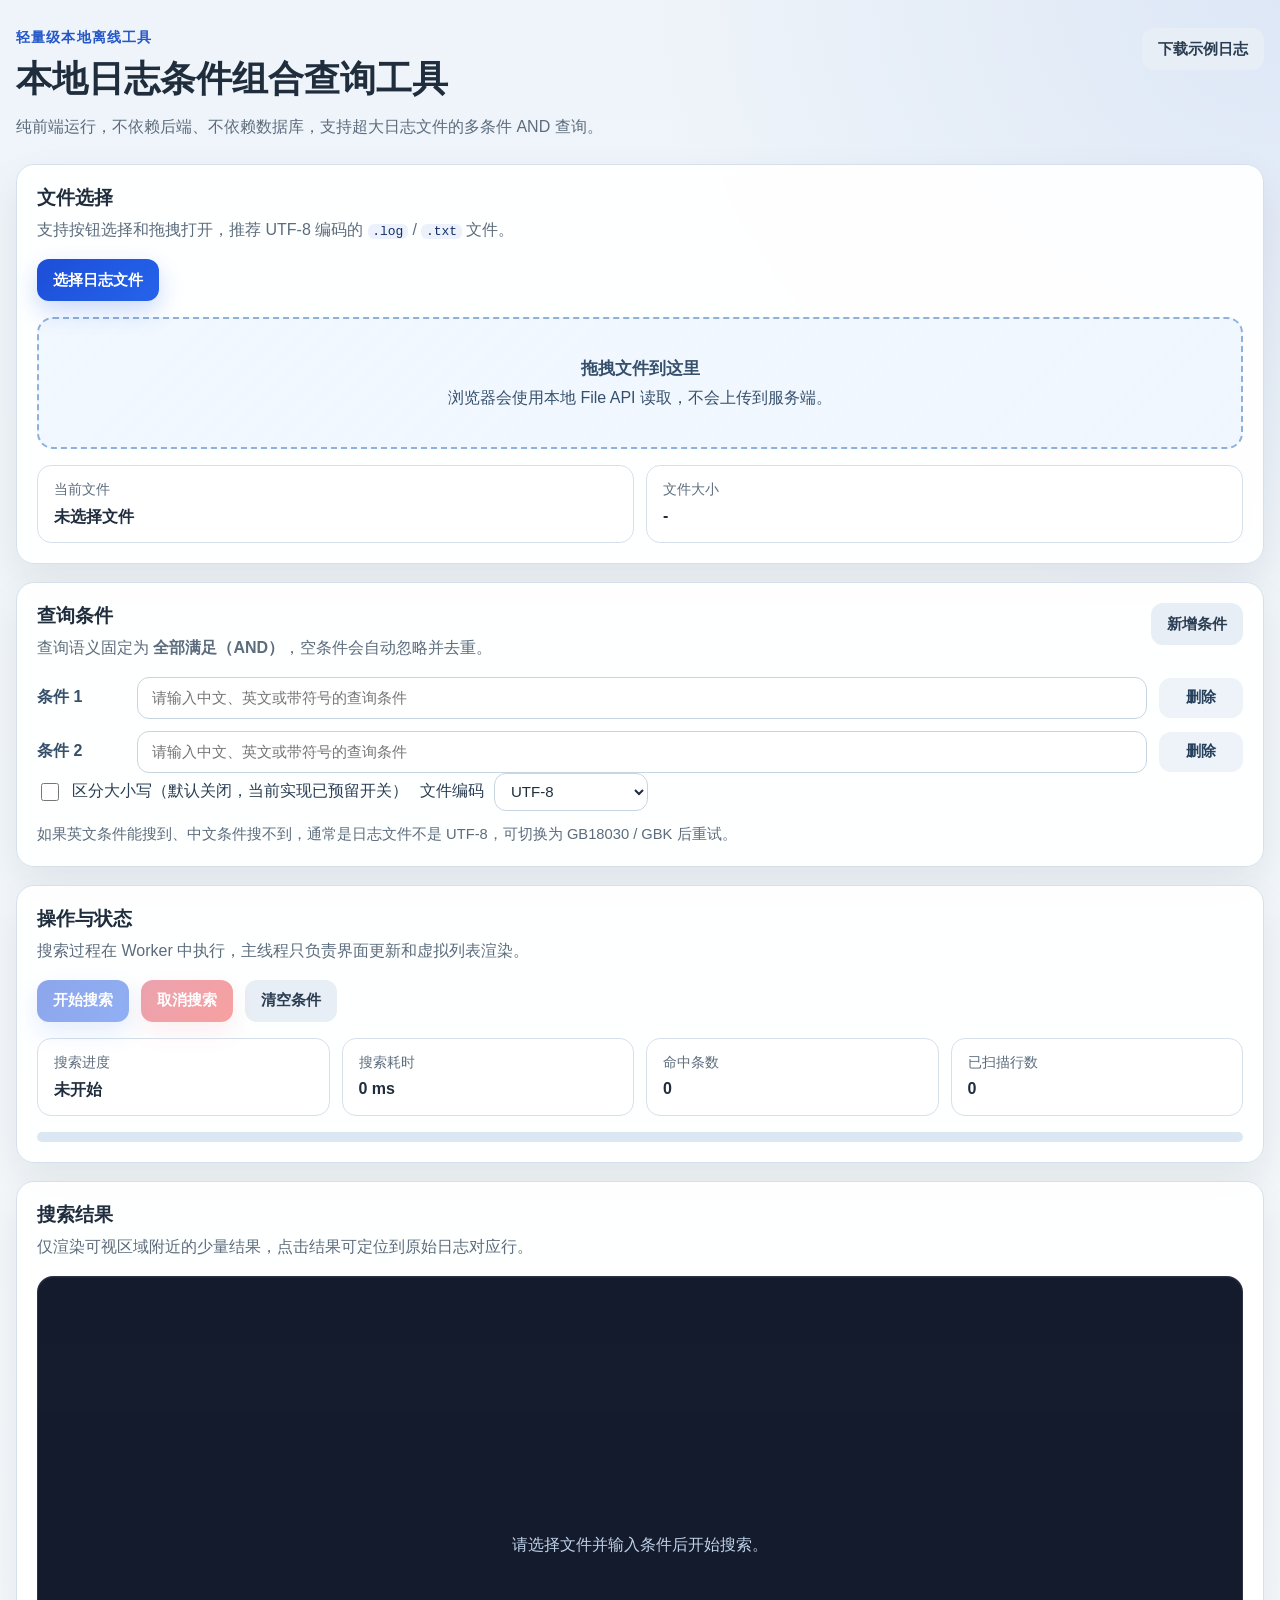
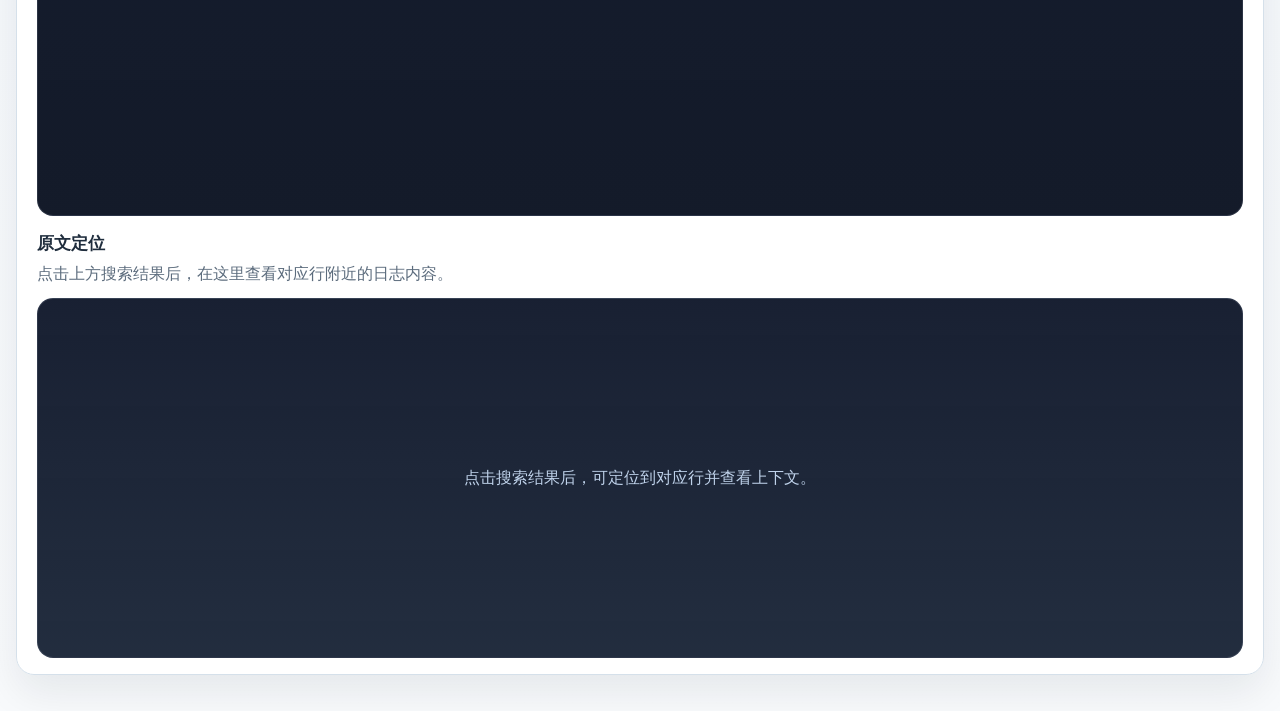
==== index.html @ 8a1cf930 "feat:初始化项目" ====
<!DOCTYPE html>
<html lang="zh-CN">
<head>
  <meta charset="UTF-8">
  <meta name="viewport" content="width=device-width, initial-scale=1.0">
  <title>本地日志条件组合查询工具</title>
  <link rel="stylesheet" href="./styles.css">
</head>
<body>
  <div class="app-shell">
    <header class="hero">
      <div>
        <p class="eyebrow">轻量级本地离线工具</p>
        <h1>本地日志条件组合查询工具</h1>
        <p class="hero-text">纯前端运行，不依赖后端、不依赖数据库，支持超大日志文件的多条件 AND 查询。</p>
      </div>
      <a class="button secondary" href="./samples/sample.log" download>下载示例日志</a>
    </header>

    <main class="page-grid">
      <section class="panel">
        <div class="panel-head">
          <div>
            <h2>文件选择</h2>
            <p>支持按钮选择和拖拽打开，推荐 UTF-8 编码的 <code>.log</code> / <code>.txt</code> 文件。</p>
          </div>
        </div>

        <div class="file-actions">
          <label class="button primary" for="fileInput">选择日志文件</label>
          <input id="fileInput" type="file" accept=".log,.txt,text/plain" hidden>
        </div>

        <div id="dropZone" class="drop-zone">
          <strong>拖拽文件到这里</strong>
          <span>浏览器会使用本地 File API 读取，不会上传到服务端。</span>
        </div>

        <div class="meta-grid">
          <div class="meta-card">
            <span class="meta-label">当前文件</span>
            <strong id="fileName">未选择文件</strong>
          </div>
          <div class="meta-card">
            <span class="meta-label">文件大小</span>
            <strong id="fileSize">-</strong>
          </div>
        </div>
      </section>

      <section class="panel">
        <div class="panel-head">
          <div>
            <h2>查询条件</h2>
            <p>查询语义固定为 <strong>全部满足（AND）</strong>，空条件会自动忽略并去重。</p>
          </div>
          <button id="addConditionButton" class="button secondary" type="button">新增条件</button>
        </div>

        <div id="conditionList" class="condition-list"></div>

        <div class="option-row">
          <label class="checkbox">
            <input id="caseSensitiveCheckbox" type="checkbox">
            <span>区分大小写（默认关闭，当前实现已预留开关）</span>
          </label>
          <label class="field-inline" for="encodingSelect">
            <span>文件编码</span>
            <select id="encodingSelect" class="select-input">
              <option value="utf-8">UTF-8</option>
              <option value="gb18030">GB18030 / GBK</option>
            </select>
          </label>
        </div>
        <p class="option-tip">如果英文条件能搜到、中文条件搜不到，通常是日志文件不是 UTF-8，可切换为 GB18030 / GBK 后重试。</p>
      </section>

      <section class="panel">
        <div class="panel-head">
          <div>
            <h2>操作与状态</h2>
            <p>搜索过程在 Worker 中执行，主线程只负责界面更新和虚拟列表渲染。</p>
          </div>
        </div>

        <div class="action-row">
          <button id="searchButton" class="button primary" type="button">开始搜索</button>
          <button id="cancelButton" class="button danger" type="button" disabled>取消搜索</button>
          <button id="clearButton" class="button secondary" type="button">清空条件</button>
        </div>

        <div class="status-grid">
          <div class="meta-card">
            <span class="meta-label">搜索进度</span>
            <strong id="progressText">未开始</strong>
          </div>
          <div class="meta-card">
            <span class="meta-label">搜索耗时</span>
            <strong id="elapsedText">0 ms</strong>
          </div>
          <div class="meta-card">
            <span class="meta-label">命中条数</span>
            <strong id="hitCountText">0</strong>
          </div>
          <div class="meta-card">
            <span class="meta-label">已扫描行数</span>
            <strong id="lineCountText">0</strong>
          </div>
        </div>

        <div class="progress-track" aria-hidden="true">
          <div id="progressBar" class="progress-fill"></div>
        </div>
      </section>

      <section class="panel result-panel">
        <div class="panel-head">
          <div>
            <h2>搜索结果</h2>
            <p id="resultHint">仅渲染可视区域附近的少量结果，点击结果可定位到原始日志对应行。</p>
          </div>
        </div>

        <div id="resultViewport" class="result-viewport">
          <div id="resultSpacer" class="result-spacer"></div>
          <div id="resultContent" class="result-content"></div>
          <div id="emptyState" class="empty-state">请选择文件并输入条件后开始搜索。</div>
        </div>

        <div class="preview-panel">
          <div class="panel-head preview-head">
            <div>
              <h3>原文定位</h3>
              <p id="previewHint">点击上方搜索结果后，在这里查看对应行附近的日志内容。</p>
            </div>
          </div>

          <div id="previewViewport" class="preview-viewport">
            <div id="previewContent" class="preview-content"></div>
            <div id="previewEmptyState" class="empty-state preview-empty">点击搜索结果后，可定位到对应行并查看上下文。</div>
          </div>
        </div>
      </section>
    </main>
  </div>

  <script src="./app.js"></script>
</body>
</html>
---- styles.css ----
:root {
  --bg-top: #eef4f9;
  --bg-bottom: #f8fafc;
  --panel-bg: rgba(255, 255, 255, 0.92);
  --border: #d5e0ea;
  --text: #1f2d3d;
  --muted: #5c6c7d;
  --primary: #1d4ed8;
  --primary-deep: #153ea5;
  --danger: #d9485f;
  --danger-deep: #b23248;
  --secondary: #e8eef5;
  --secondary-text: #2a3d52;
  --shadow: 0 18px 40px rgba(15, 23, 42, 0.08);
  --log-bg: #0f172a;
  --log-border: rgba(148, 163, 184, 0.18);
  --log-text: #e2e8f0;
  --log-muted: #8ca3bf;
  --mark-bg: #fbbf24;
  --mark-text: #111827;
}

* {
  box-sizing: border-box;
}

body {
  margin: 0;
  min-height: 100vh;
  font-family: "Segoe UI", "PingFang SC", "Microsoft YaHei", sans-serif;
  color: var(--text);
  background:
    radial-gradient(circle at top right, rgba(29, 78, 216, 0.08), transparent 24%),
    linear-gradient(180deg, var(--bg-top), var(--bg-bottom));
}

code {
  padding: 0 0.35em;
  border-radius: 6px;
  background: rgba(29, 78, 216, 0.08);
  color: #12316a;
}

.app-shell {
  width: min(1400px, calc(100vw - 32px));
  margin: 0 auto;
  padding: 28px 0 36px;
}

.hero {
  display: flex;
  align-items: flex-start;
  justify-content: space-between;
  gap: 20px;
  margin-bottom: 24px;
}

.eyebrow {
  margin: 0 0 8px;
  color: #2557c7;
  font-size: 0.9rem;
  font-weight: 700;
  letter-spacing: 0.08em;
  text-transform: uppercase;
}

.hero h1 {
  margin: 0;
  font-size: clamp(1.9rem, 2.8vw, 2.8rem);
}

.hero-text {
  max-width: 860px;
  margin: 10px 0 0;
  color: var(--muted);
  line-height: 1.65;
}

.page-grid {
  display: grid;
  grid-template-columns: 1fr;
  gap: 18px;
}

.panel {
  padding: 20px;
  border: 1px solid var(--border);
  border-radius: 18px;
  background: var(--panel-bg);
  box-shadow: var(--shadow);
  backdrop-filter: blur(6px);
}

.panel-head {
  display: flex;
  align-items: flex-start;
  justify-content: space-between;
  gap: 16px;
  margin-bottom: 16px;
}

.panel-head h2 {
  margin: 0 0 6px;
  font-size: 1.18rem;
}

.panel-head p {
  margin: 0;
  color: var(--muted);
  line-height: 1.6;
}

.file-actions,
.action-row,
.option-row {
  display: flex;
  align-items: center;
  gap: 12px;
}

.action-row {
  flex-wrap: wrap;
  margin-bottom: 16px;
}

.option-row {
  flex-wrap: wrap;
}

.button,
.icon-button {
  border: 0;
  border-radius: 12px;
  cursor: pointer;
  transition: transform 0.18s ease, box-shadow 0.18s ease, background 0.18s ease;
  font-size: 0.96rem;
}

.button {
  display: inline-flex;
  align-items: center;
  justify-content: center;
  min-height: 42px;
  padding: 0 16px;
  text-decoration: none;
  font-weight: 600;
}

.button:hover,
.icon-button:hover {
  transform: translateY(-1px);
}

.button:disabled,
.icon-button:disabled {
  cursor: not-allowed;
  opacity: 0.5;
  transform: none;
}

.button.primary {
  color: #ffffff;
  background: linear-gradient(135deg, var(--primary), #2563eb);
  box-shadow: 0 10px 24px rgba(37, 99, 235, 0.24);
}

.button.primary:hover {
  background: linear-gradient(135deg, var(--primary-deep), #1d4ed8);
}

.button.secondary {
  color: var(--secondary-text);
  background: var(--secondary);
}

.button.secondary:hover {
  background: #dce6f0;
}

.button.danger {
  color: #ffffff;
  background: linear-gradient(135deg, var(--danger), #ef4444);
  box-shadow: 0 10px 24px rgba(217, 72, 95, 0.18);
}

.button.danger:hover {
  background: linear-gradient(135deg, var(--danger-deep), #dc2626);
}

.drop-zone {
  display: flex;
  flex-direction: column;
  align-items: center;
  justify-content: center;
  gap: 8px;
  min-height: 132px;
  margin-top: 16px;
  padding: 22px;
  border: 2px dashed #8fb0d8;
  border-radius: 16px;
  background:
    linear-gradient(135deg, rgba(191, 219, 254, 0.2), rgba(219, 234, 254, 0.4));
  text-align: center;
  color: #36506c;
  transition: border-color 0.18s ease, background 0.18s ease;
}

.drop-zone.dragover {
  border-color: #2563eb;
  background:
    linear-gradient(135deg, rgba(147, 197, 253, 0.25), rgba(191, 219, 254, 0.55));
}

.drop-zone strong {
  font-size: 1.05rem;
}

.meta-grid {
  display: grid;
  grid-template-columns: repeat(auto-fit, minmax(180px, 1fr));
  gap: 12px;
  margin-top: 16px;
}

.status-grid {
  display: grid;
  grid-template-columns: repeat(auto-fit, minmax(160px, 1fr));
  gap: 12px;
}

.meta-card {
  padding: 14px 16px;
  border: 1px solid var(--border);
  border-radius: 14px;
  background: rgba(255, 255, 255, 0.7);
}

.meta-label {
  display: block;
  margin-bottom: 8px;
  color: var(--muted);
  font-size: 0.88rem;
}

.progress-track {
  width: 100%;
  height: 10px;
  margin-top: 16px;
  overflow: hidden;
  border-radius: 999px;
  background: #dbe8f4;
}

.progress-fill {
  width: 0;
  height: 100%;
  border-radius: inherit;
  background: linear-gradient(90deg, #2563eb, #1d4ed8);
  transition: width 0.12s linear;
}

.condition-list {
  display: grid;
  gap: 12px;
}

.condition-row {
  display: grid;
  grid-template-columns: 88px minmax(0, 1fr) 84px;
  gap: 12px;
  align-items: center;
}

.condition-index {
  font-weight: 700;
  color: #36506c;
}

.condition-input {
  width: 100%;
  min-height: 42px;
  padding: 0 14px;
  border: 1px solid #c7d4e2;
  border-radius: 12px;
  background: #ffffff;
  color: var(--text);
  font-size: 0.96rem;
  outline: none;
  transition: border-color 0.18s ease, box-shadow 0.18s ease;
}

.condition-input:focus {
  border-color: #2563eb;
  box-shadow: 0 0 0 4px rgba(37, 99, 235, 0.12);
}

.icon-button {
  min-height: 40px;
  padding: 0 12px;
  color: #26405c;
  background: #edf3f9;
  font-weight: 600;
}

.icon-button:hover {
  background: #dfeaf4;
}

.checkbox {
  display: inline-flex;
  align-items: center;
  gap: 10px;
  color: var(--secondary-text);
}

.field-inline {
  display: inline-flex;
  align-items: center;
  gap: 10px;
  color: var(--secondary-text);
}

.checkbox input {
  width: 18px;
  height: 18px;
}

.select-input {
  min-width: 150px;
  min-height: 38px;
  padding: 0 12px;
  border: 1px solid #c7d4e2;
  border-radius: 12px;
  background: #ffffff;
  color: var(--text);
  font-size: 0.94rem;
  outline: none;
}

.select-input:focus {
  border-color: #2563eb;
  box-shadow: 0 0 0 4px rgba(37, 99, 235, 0.12);
}

.option-tip {
  margin: 12px 0 0;
  color: var(--muted);
  line-height: 1.6;
  font-size: 0.92rem;
}

.result-panel {
  padding-bottom: 16px;
}

.result-viewport {
  position: relative;
  height: min(60vh, 700px);
  overflow: auto;
  border: 1px solid var(--log-border);
  border-radius: 16px;
  background:
    linear-gradient(180deg, rgba(15, 23, 42, 0.98), rgba(17, 24, 39, 0.99));
  box-shadow: inset 0 1px 0 rgba(255, 255, 255, 0.04);
}

.result-spacer {
  width: 1px;
  opacity: 0;
}

.result-content {
  position: absolute;
  top: 0;
  left: 0;
  min-width: 100%;
  width: max-content;
}

.result-row {
  display: grid;
  grid-template-columns: 110px auto;
  align-items: center;
  min-width: 100%;
  padding: 0 16px;
  border-bottom: 1px solid var(--log-border);
  background: transparent;
  color: var(--log-text);
  cursor: pointer;
  font-family: "Cascadia Code", "Consolas", "Microsoft YaHei", monospace;
  outline: none;
  transition: background 0.18s ease;
}

.result-row:hover,
.result-row:focus-visible {
  background: rgba(37, 99, 235, 0.1);
}

.result-row.is-active {
  background: rgba(37, 99, 235, 0.18);
}

.line-number {
  color: var(--log-muted);
  font-size: 0.9rem;
}

.line-text {
  white-space: pre;
  padding-left: 12px;
}

.line-text mark,
.preview-text mark {
  padding: 0 2px;
  border-radius: 4px;
  background: var(--mark-bg);
  color: var(--mark-text);
}

.preview-panel {
  margin-top: 16px;
}

.preview-head {
  margin-bottom: 12px;
}

.preview-head h3 {
  margin: 0 0 6px;
  font-size: 1.06rem;
}

.preview-viewport {
  position: relative;
  height: min(40vh, 360px);
  overflow: auto;
  border: 1px solid var(--log-border);
  border-radius: 16px;
  background:
    linear-gradient(180deg, rgba(15, 23, 42, 0.96), rgba(30, 41, 59, 0.98));
}

.preview-content {
  min-width: 100%;
}

.preview-row {
  display: grid;
  grid-template-columns: 110px minmax(0, 1fr);
  align-items: flex-start;
  min-width: 100%;
  padding: 12px 16px;
  border-bottom: 1px solid var(--log-border);
  color: var(--log-text);
  font-family: "Cascadia Code", "Consolas", "Microsoft YaHei", monospace;
}

.preview-row.is-current {
  background: rgba(251, 191, 36, 0.12);
  box-shadow: inset 3px 0 0 var(--mark-bg);
}

.preview-text {
  padding-left: 12px;
  white-space: pre-wrap;
  word-break: break-word;
}

.preview-empty {
  color: #d6e4f5;
}

.empty-state {
  position: absolute;
  inset: 0;
  display: flex;
  align-items: center;
  justify-content: center;
  padding: 24px;
  color: #bfd2ea;
  text-align: center;
  line-height: 1.8;
  pointer-events: none;
}

@media (max-width: 900px) {
  .app-shell {
    width: min(100vw - 20px, 100%);
    padding-top: 20px;
  }

  .hero,
  .panel-head {
    flex-direction: column;
    align-items: stretch;
  }

  .condition-row {
    grid-template-columns: 1fr;
  }

  .result-row {
    grid-template-columns: 90px auto;
  }

  .preview-row {
    grid-template-columns: 90px auto;
  }
}
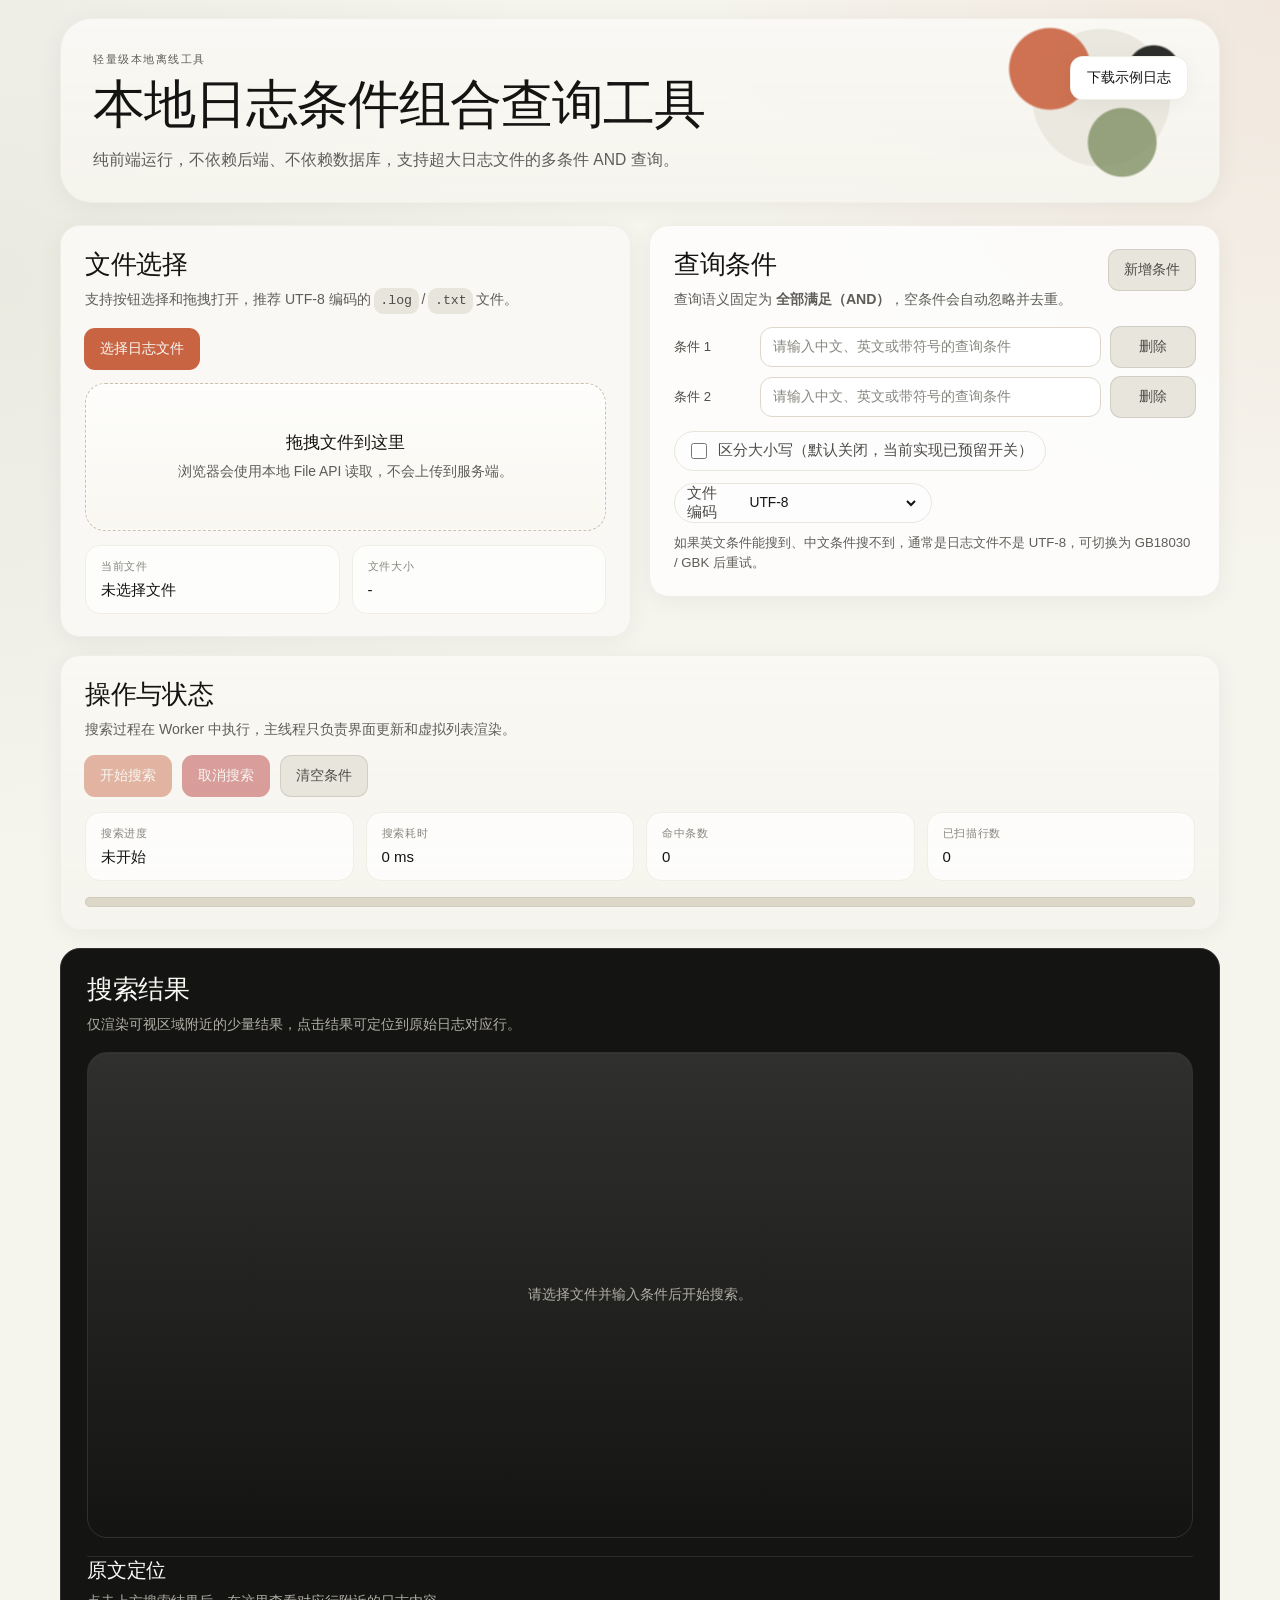
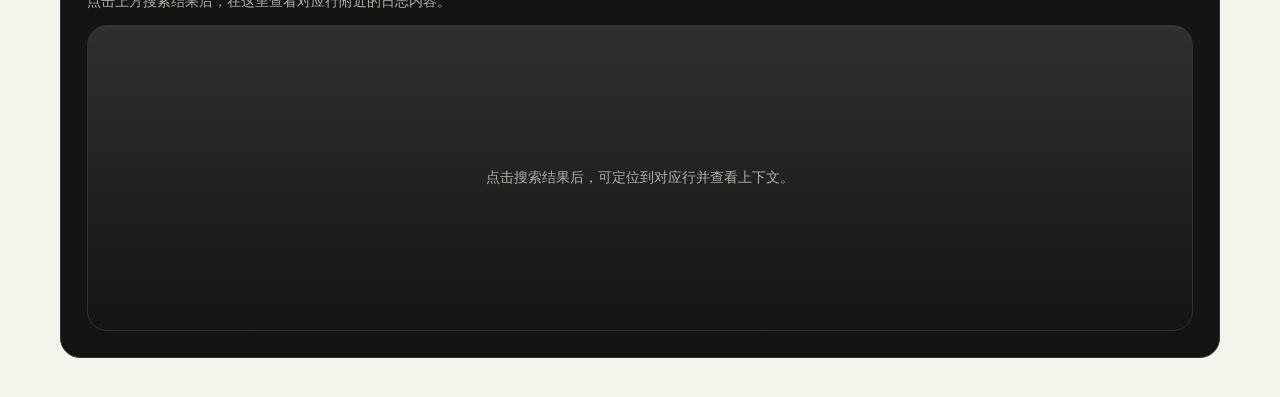
==== commit 2097c0bf: "feat:初始化项目" ====
--- a/index.html
+++ b/index.html
@@ -9,16 +9,18 @@
 <body>
   <div class="app-shell">
     <header class="hero">
-      <div>
+      <div class="hero-copy">
         <p class="eyebrow">轻量级本地离线工具</p>
         <h1>本地日志条件组合查询工具</h1>
         <p class="hero-text">纯前端运行，不依赖后端、不依赖数据库，支持超大日志文件的多条件 AND 查询。</p>
       </div>
-      <a class="button secondary" href="./samples/sample.log" download>下载示例日志</a>
+      <div class="hero-actions">
+        <a class="button secondary" href="./samples/sample.log" download>下载示例日志</a>
+      </div>
     </header>
 
     <main class="page-grid">
-      <section class="panel">
+      <section class="panel panel-file">
         <div class="panel-head">
           <div>
             <h2>文件选择</h2>
@@ -48,7 +50,7 @@
         </div>
       </section>
 
-      <section class="panel">
+      <section class="panel panel-query">
         <div class="panel-head">
           <div>
             <h2>查询条件</h2>
@@ -75,7 +77,7 @@
         <p class="option-tip">如果英文条件能搜到、中文条件搜不到，通常是日志文件不是 UTF-8，可切换为 GB18030 / GBK 后重试。</p>
       </section>
 
-      <section class="panel">
+      <section class="panel panel-status">
         <div class="panel-head">
           <div>
             <h2>操作与状态</h2>
@@ -113,7 +115,7 @@
         </div>
       </section>
 
-      <section class="panel result-panel">
+      <section class="panel panel-dark result-panel">
         <div class="panel-head">
           <div>
             <h2>搜索结果</h2>
--- a/styles.css
+++ b/styles.css
@@ -1,94 +1,178 @@
 :root {
-  --bg-top: #eef4f9;
-  --bg-bottom: #f8fafc;
-  --panel-bg: rgba(255, 255, 255, 0.92);
-  --border: #d5e0ea;
-  --text: #1f2d3d;
-  --muted: #5c6c7d;
-  --primary: #1d4ed8;
-  --primary-deep: #153ea5;
-  --danger: #d9485f;
-  --danger-deep: #b23248;
-  --secondary: #e8eef5;
-  --secondary-text: #2a3d52;
-  --shadow: 0 18px 40px rgba(15, 23, 42, 0.08);
-  --log-bg: #0f172a;
-  --log-border: rgba(148, 163, 184, 0.18);
-  --log-text: #e2e8f0;
-  --log-muted: #8ca3bf;
-  --mark-bg: #fbbf24;
-  --mark-text: #111827;
+  --parchment: #f5f4ed;
+  --ivory: #faf9f5;
+  --white: #ffffff;
+  --warm-sand: #e8e6dc;
+  --border-cream: #f0eee6;
+  --border-warm: #e8e6dc;
+  --near-black: #141413;
+  --dark-surface: #30302e;
+  --charcoal-warm: #4d4c48;
+  --olive-gray: #5e5d59;
+  --stone-gray: #87867f;
+  --warm-silver: #b0aea5;
+  --terracotta: #c96442;
+  --terracotta-soft: #d97757;
+  --terracotta-deep: #b85a3d;
+  --error-crimson: #b53333;
+  --focus-blue: #3898ec;
+  --ring-warm: #d1cfc5;
+  --ring-deep: #c2c0b6;
+  --shadow-whisper: rgba(0, 0, 0, 0.05) 0 4px 24px;
+  --log-border: rgba(176, 174, 165, 0.14);
+  --log-text: #faf9f5;
+  --log-muted: #b0aea5;
+  --mark-bg: rgba(201, 100, 66, 0.92);
+  --mark-text: #faf9f5;
 }
 
 * {
   box-sizing: border-box;
+}
+
+html {
+  font-size: 15px;
 }
 
 body {
   margin: 0;
   min-height: 100vh;
-  font-family: "Segoe UI", "PingFang SC", "Microsoft YaHei", sans-serif;
-  color: var(--text);
+  font-family: Arial, "PingFang SC", "Microsoft YaHei", sans-serif;
+  color: var(--near-black);
   background:
-    radial-gradient(circle at top right, rgba(29, 78, 216, 0.08), transparent 24%),
-    linear-gradient(180deg, var(--bg-top), var(--bg-bottom));
+    radial-gradient(circle at top right, rgba(201, 100, 66, 0.09), transparent 24%),
+    radial-gradient(circle at left 14%, rgba(108, 116, 87, 0.08), transparent 28%),
+    var(--parchment);
 }
 
 code {
-  padding: 0 0.35em;
-  border-radius: 6px;
-  background: rgba(29, 78, 216, 0.08);
-  color: #12316a;
+  display: inline-block;
+  padding: 0.12em 0.42em;
+  border-radius: 8px;
+  background: var(--warm-sand);
+  color: var(--charcoal-warm);
+  box-shadow: 0 0 0 1px var(--border-warm);
+  font-family: "Cascadia Code", Consolas, "Microsoft YaHei", monospace;
+  font-size: 0.94em;
 }
 
 .app-shell {
-  width: min(1400px, calc(100vw - 32px));
+  width: min(1160px, calc(100vw - 32px));
   margin: 0 auto;
-  padding: 28px 0 36px;
+  padding: 18px 0 40px;
 }
 
 .hero {
+  position: relative;
+  display: grid;
+  grid-template-columns: minmax(0, 1fr) auto;
+  gap: 24px;
+  margin-bottom: 22px;
+  padding: 34px 32px 30px;
+  overflow: hidden;
+  border: 1px solid var(--border-cream);
+  border-radius: 32px;
+  background: linear-gradient(180deg, rgba(250, 249, 245, 0.94), rgba(245, 244, 237, 0.98));
+  box-shadow: var(--shadow-whisper);
+}
+
+.hero::after {
+  content: "";
+  position: absolute;
+  top: -34px;
+  right: -34px;
+  width: 292px;
+  height: 224px;
+  border-radius: 44% 56% 52% 48% / 46% 40% 60% 54%;
+  background:
+    radial-gradient(circle at 32% 34%, rgba(201, 100, 66, 0.98) 0 16%, transparent 17%),
+    radial-gradient(circle at 67% 42%, rgba(20, 20, 19, 0.96) 0 11%, transparent 12%),
+    radial-gradient(circle at 53% 71%, rgba(121, 138, 93, 0.82) 0 15%, transparent 16%),
+    radial-gradient(circle at 48% 50%, rgba(232, 230, 220, 0.95) 0 36%, transparent 37%);
+  opacity: 0.92;
+  transform: rotate(-8deg);
+  pointer-events: none;
+}
+
+.hero > * {
+  position: relative;
+  z-index: 1;
+}
+
+.hero-copy {
+  max-width: 760px;
+}
+
+.hero-actions {
   display: flex;
   align-items: flex-start;
-  justify-content: space-between;
-  gap: 20px;
-  margin-bottom: 24px;
+  justify-content: flex-end;
+  padding-top: 4px;
 }
 
 .eyebrow {
-  margin: 0 0 8px;
-  color: #2557c7;
-  font-size: 0.9rem;
-  font-weight: 700;
-  letter-spacing: 0.08em;
+  margin: 0 0 10px;
+  color: var(--olive-gray);
+  font-size: 0.72rem;
+  font-weight: 400;
+  letter-spacing: 0.14em;
   text-transform: uppercase;
 }
 
 .hero h1 {
   margin: 0;
-  font-size: clamp(1.9rem, 2.8vw, 2.8rem);
+  font-family: Georgia, "Noto Serif SC", "Source Han Serif SC", "Songti SC", "STSong", serif;
+  font-size: clamp(2.45rem, 4.4vw, 3.45rem);
+  font-weight: 500;
+  line-height: 1.1;
+  letter-spacing: -0.02em;
 }
 
 .hero-text {
-  max-width: 860px;
-  margin: 10px 0 0;
-  color: var(--muted);
-  line-height: 1.65;
+  max-width: 720px;
+  margin: 14px 0 0;
+  color: var(--olive-gray);
+  font-size: 1.04rem;
+  line-height: 1.55;
 }
 
 .page-grid {
   display: grid;
-  grid-template-columns: 1fr;
+  grid-template-columns: repeat(2, minmax(0, 1fr));
   gap: 18px;
+  align-items: start;
 }
 
 .panel {
-  padding: 20px;
-  border: 1px solid var(--border);
-  border-radius: 18px;
-  background: var(--panel-bg);
-  box-shadow: var(--shadow);
-  backdrop-filter: blur(6px);
+  padding: 24px 24px 22px;
+  border: 1px solid var(--border-cream);
+  border-radius: 20px;
+  background: rgba(250, 249, 245, 0.92);
+  box-shadow: var(--shadow-whisper);
+}
+
+.panel-file {
+  background: rgba(250, 249, 245, 0.95);
+}
+
+.panel-query {
+  background: rgba(255, 255, 255, 0.78);
+}
+
+.panel-status {
+  grid-column: 1 / -1;
+  background: linear-gradient(180deg, rgba(250, 249, 245, 0.9), rgba(245, 244, 237, 0.98));
+}
+
+.panel-dark {
+  border-color: var(--dark-surface);
+  background: var(--near-black);
+  box-shadow: none;
+}
+
+.result-panel {
+  grid-column: 1 / -1;
+  padding: 26px;
 }
 
 .panel-head {
@@ -99,15 +183,38 @@
   margin-bottom: 16px;
 }
 
+.panel-head > div {
+  max-width: 760px;
+}
+
+.panel-head h2,
+.preview-head h3 {
+  margin: 0 0 8px;
+  color: var(--near-black);
+  font-family: Georgia, "Noto Serif SC", "Source Han Serif SC", "Songti SC", "STSong", serif;
+  font-weight: 500;
+  line-height: 1.2;
+  letter-spacing: -0.01em;
+}
+
 .panel-head h2 {
-  margin: 0 0 6px;
-  font-size: 1.18rem;
+  font-size: clamp(1.38rem, 2vw, 1.72rem);
 }
 
 .panel-head p {
   margin: 0;
-  color: var(--muted);
-  line-height: 1.6;
+  color: var(--olive-gray);
+  font-size: 0.94rem;
+  line-height: 1.55;
+}
+
+.panel-dark .panel-head h2,
+.panel-dark .preview-head h3 {
+  color: var(--ivory);
+}
+
+.panel-dark .panel-head p {
+  color: var(--warm-silver);
 }
 
 .file-actions,
@@ -116,34 +223,36 @@
   display: flex;
   align-items: center;
   gap: 12px;
+  flex-wrap: wrap;
+}
+
+.file-actions {
+  margin-bottom: 14px;
 }
 
 .action-row {
-  flex-wrap: wrap;
   margin-bottom: 16px;
-}
-
-.option-row {
-  flex-wrap: wrap;
 }
 
 .button,
 .icon-button {
   border: 0;
-  border-radius: 12px;
+  border-radius: 10px;
   cursor: pointer;
-  transition: transform 0.18s ease, box-shadow 0.18s ease, background 0.18s ease;
-  font-size: 0.96rem;
+  font-family: inherit;
+  font-size: 0.92rem;
+  transition: background-color 0.18s ease, color 0.18s ease, box-shadow 0.18s ease, transform 0.18s ease;
 }
 
 .button {
   display: inline-flex;
   align-items: center;
   justify-content: center;
-  min-height: 42px;
-  padding: 0 16px;
+  min-height: 40px;
+  padding: 0 15px;
   text-decoration: none;
-  font-weight: 600;
+  font-weight: 500;
+  white-space: nowrap;
 }
 
 .button:hover,
@@ -154,37 +263,61 @@
 .button:disabled,
 .icon-button:disabled {
   cursor: not-allowed;
-  opacity: 0.5;
+  opacity: 0.45;
   transform: none;
 }
 
+.button:focus-visible,
+.icon-button:focus-visible,
+.condition-input:focus-visible,
+.select-input:focus-visible {
+  outline: none;
+  box-shadow: 0 0 0 3px rgba(56, 152, 236, 0.16), 0 0 0 1px var(--focus-blue);
+}
+
 .button.primary {
-  color: #ffffff;
-  background: linear-gradient(135deg, var(--primary), #2563eb);
-  box-shadow: 0 10px 24px rgba(37, 99, 235, 0.24);
+  background: var(--terracotta);
+  color: var(--ivory);
+  box-shadow: 0 0 0 1px var(--terracotta);
 }
 
 .button.primary:hover {
-  background: linear-gradient(135deg, var(--primary-deep), #1d4ed8);
+  background: var(--terracotta-deep);
 }
 
 .button.secondary {
-  color: var(--secondary-text);
-  background: var(--secondary);
+  background: var(--warm-sand);
+  color: var(--charcoal-warm);
+  box-shadow: 0 0 0 1px var(--ring-warm);
 }
 
 .button.secondary:hover {
-  background: #dce6f0;
+  background: #efede5;
+  box-shadow: 0 0 0 1px var(--ring-deep);
+}
+
+.hero .button.secondary {
+  min-height: 42px;
+  padding: 0 16px;
+  border-radius: 12px;
+  background: var(--white);
+  color: var(--near-black);
+  box-shadow: 0 0 0 1px var(--border-cream), var(--shadow-whisper);
+}
+
+.hero .button.secondary:hover {
+  background: var(--ivory);
+  box-shadow: 0 0 0 1px var(--ring-warm), var(--shadow-whisper);
 }
 
 .button.danger {
-  color: #ffffff;
-  background: linear-gradient(135deg, var(--danger), #ef4444);
-  box-shadow: 0 10px 24px rgba(217, 72, 95, 0.18);
+  background: var(--error-crimson);
+  color: var(--ivory);
+  box-shadow: 0 0 0 1px var(--error-crimson);
 }
 
 .button.danger:hover {
-  background: linear-gradient(135deg, var(--danger-deep), #dc2626);
+  background: #9e2c2c;
 }
 
 .drop-zone {
@@ -193,53 +326,73 @@
   align-items: center;
   justify-content: center;
   gap: 8px;
-  min-height: 132px;
-  margin-top: 16px;
+  min-height: 148px;
   padding: 22px;
-  border: 2px dashed #8fb0d8;
-  border-radius: 16px;
-  background:
-    linear-gradient(135deg, rgba(191, 219, 254, 0.2), rgba(219, 234, 254, 0.4));
+  border: 1px dashed #cbbfad;
+  border-radius: 20px;
+  background: linear-gradient(180deg, rgba(255, 255, 255, 0.72), rgba(248, 246, 239, 0.94));
+  box-shadow: inset 0 0 0 1px rgba(255, 255, 255, 0.56);
+  color: var(--olive-gray);
   text-align: center;
-  color: #36506c;
-  transition: border-color 0.18s ease, background 0.18s ease;
+  transition: border-color 0.18s ease, background-color 0.18s ease, box-shadow 0.18s ease;
 }
 
 .drop-zone.dragover {
-  border-color: #2563eb;
-  background:
-    linear-gradient(135deg, rgba(147, 197, 253, 0.25), rgba(191, 219, 254, 0.55));
+  border-color: var(--terracotta);
+  background: linear-gradient(180deg, rgba(255, 249, 244, 0.9), rgba(248, 241, 233, 0.98));
+  box-shadow: inset 0 0 0 1px rgba(201, 100, 66, 0.18), 0 0 0 1px rgba(201, 100, 66, 0.08);
 }
 
 .drop-zone strong {
-  font-size: 1.05rem;
-}
-
-.meta-grid {
-  display: grid;
-  grid-template-columns: repeat(auto-fit, minmax(180px, 1fr));
-  gap: 12px;
-  margin-top: 16px;
-}
-
+  color: var(--near-black);
+  font-family: Georgia, "Noto Serif SC", "Source Han Serif SC", "Songti SC", "STSong", serif;
+  font-size: 1.16rem;
+  font-weight: 500;
+  line-height: 1.2;
+}
+
+.drop-zone span {
+  max-width: 34rem;
+  font-size: 0.92rem;
+  line-height: 1.55;
+}
+
+.meta-grid,
 .status-grid {
   display: grid;
-  grid-template-columns: repeat(auto-fit, minmax(160px, 1fr));
   gap: 12px;
 }
 
+.meta-grid {
+  grid-template-columns: repeat(2, minmax(0, 1fr));
+  margin-top: 14px;
+}
+
+.status-grid {
+  grid-template-columns: repeat(4, minmax(0, 1fr));
+}
+
 .meta-card {
-  padding: 14px 16px;
-  border: 1px solid var(--border);
-  border-radius: 14px;
-  background: rgba(255, 255, 255, 0.7);
+  padding: 13px 15px;
+  border: 1px solid var(--border-cream);
+  border-radius: 15px;
+  background: rgba(255, 255, 255, 0.76);
+  box-shadow: inset 0 1px 0 rgba(255, 255, 255, 0.7);
 }
 
 .meta-label {
   display: block;
-  margin-bottom: 8px;
-  color: var(--muted);
-  font-size: 0.88rem;
+  margin-bottom: 7px;
+  color: var(--stone-gray);
+  font-size: 0.76rem;
+  letter-spacing: 0.06em;
+  text-transform: uppercase;
+}
+
+.meta-card strong {
+  color: var(--near-black);
+  font-size: 1rem;
+  font-weight: 500;
 }
 
 .progress-track {
@@ -248,120 +401,127 @@
   margin-top: 16px;
   overflow: hidden;
   border-radius: 999px;
-  background: #dbe8f4;
+  background: #ddd7c8;
+  box-shadow: inset 0 0 0 1px rgba(194, 192, 182, 0.5);
 }
 
 .progress-fill {
   width: 0;
   height: 100%;
   border-radius: inherit;
-  background: linear-gradient(90deg, #2563eb, #1d4ed8);
+  background: linear-gradient(90deg, var(--terracotta), var(--terracotta-soft));
   transition: width 0.12s linear;
 }
 
 .condition-list {
   display: grid;
-  gap: 12px;
+  gap: 10px;
+  margin-bottom: 14px;
 }
 
 .condition-row {
   display: grid;
-  grid-template-columns: 88px minmax(0, 1fr) 84px;
-  gap: 12px;
+  grid-template-columns: 76px minmax(0, 1fr) 84px;
+  gap: 10px;
   align-items: center;
 }
 
 .condition-index {
-  font-weight: 700;
-  color: #36506c;
-}
-
-.condition-input {
+  color: var(--charcoal-warm);
+  font-size: 0.88rem;
+  font-weight: 500;
+}
+
+.condition-input,
+.select-input {
   width: 100%;
-  min-height: 42px;
-  padding: 0 14px;
-  border: 1px solid #c7d4e2;
+  min-height: 40px;
+  padding: 0 12px;
+  border: 1px solid #ddd8cb;
   border-radius: 12px;
-  background: #ffffff;
-  color: var(--text);
-  font-size: 0.96rem;
+  background: rgba(255, 255, 255, 0.95);
+  color: var(--near-black);
+  font-size: 0.92rem;
   outline: none;
-  transition: border-color 0.18s ease, box-shadow 0.18s ease;
-}
-
-.condition-input:focus {
-  border-color: #2563eb;
-  box-shadow: 0 0 0 4px rgba(37, 99, 235, 0.12);
+  box-shadow: inset 0 1px 0 rgba(255, 255, 255, 0.72);
+  transition: border-color 0.18s ease, box-shadow 0.18s ease, background-color 0.18s ease;
+}
+
+.condition-input::placeholder {
+  color: var(--stone-gray);
+}
+
+.condition-input:focus,
+.select-input:focus {
+  border-color: var(--focus-blue);
+  box-shadow: 0 0 0 3px rgba(56, 152, 236, 0.14);
 }
 
 .icon-button {
   min-height: 40px;
-  padding: 0 12px;
-  color: #26405c;
-  background: #edf3f9;
-  font-weight: 600;
+  padding: 0 10px;
+  background: var(--warm-sand);
+  color: var(--charcoal-warm);
+  font-weight: 500;
+  box-shadow: 0 0 0 1px var(--ring-warm);
 }
 
 .icon-button:hover {
-  background: #dfeaf4;
-}
-
-.checkbox {
-  display: inline-flex;
-  align-items: center;
-  gap: 10px;
-  color: var(--secondary-text);
-}
-
+  background: #efede5;
+}
+
+.checkbox,
 .field-inline {
   display: inline-flex;
   align-items: center;
-  gap: 10px;
-  color: var(--secondary-text);
+  gap: 8px;
+  min-height: 40px;
+  padding: 0 12px;
+  border: 1px solid var(--border-warm);
+  border-radius: 999px;
+  background: rgba(255, 255, 255, 0.6);
+  color: var(--charcoal-warm);
 }
 
 .checkbox input {
-  width: 18px;
-  height: 18px;
-}
-
-.select-input {
-  min-width: 150px;
-  min-height: 38px;
-  padding: 0 12px;
-  border: 1px solid #c7d4e2;
-  border-radius: 12px;
-  background: #ffffff;
-  color: var(--text);
-  font-size: 0.94rem;
-  outline: none;
-}
-
-.select-input:focus {
-  border-color: #2563eb;
-  box-shadow: 0 0 0 4px rgba(37, 99, 235, 0.12);
+  width: 16px;
+  height: 16px;
+  accent-color: var(--terracotta);
+}
+
+.field-inline .select-input {
+  min-width: 164px;
+  min-height: 32px;
+  padding: 0 24px 0 6px;
+  border: 0;
+  border-radius: 10px;
+  background: transparent;
+  box-shadow: none;
 }
 
 .option-tip {
-  margin: 12px 0 0;
-  color: var(--muted);
-  line-height: 1.6;
-  font-size: 0.92rem;
-}
-
-.result-panel {
-  padding-bottom: 16px;
+  margin: 10px 0 0;
+  color: var(--olive-gray);
+  font-size: 0.88rem;
+  line-height: 1.55;
+}
+
+.result-viewport,
+.preview-viewport {
+  position: relative;
+  overflow: auto;
+  border: 1px solid var(--dark-surface);
+  border-radius: 20px;
+  background: linear-gradient(180deg, rgba(48, 48, 46, 0.98), rgba(20, 20, 19, 1));
+  box-shadow: inset 0 1px 0 rgba(255, 255, 255, 0.04);
 }
 
 .result-viewport {
-  position: relative;
-  height: min(60vh, 700px);
-  overflow: auto;
-  border: 1px solid var(--log-border);
-  border-radius: 16px;
-  background:
-    linear-gradient(180deg, rgba(15, 23, 42, 0.98), rgba(17, 24, 39, 0.99));
-  box-shadow: inset 0 1px 0 rgba(255, 255, 255, 0.04);
+  height: min(54vh, 640px);
+}
+
+.preview-viewport {
+  height: min(34vh, 320px);
 }
 
 .result-spacer {
@@ -379,67 +539,60 @@
 
 .result-row {
   display: grid;
-  grid-template-columns: 110px auto;
+  grid-template-columns: 96px auto;
   align-items: center;
   min-width: 100%;
-  padding: 0 16px;
+  padding: 0 14px;
   border-bottom: 1px solid var(--log-border);
   background: transparent;
   color: var(--log-text);
   cursor: pointer;
-  font-family: "Cascadia Code", "Consolas", "Microsoft YaHei", monospace;
+  font-family: "Cascadia Code", Consolas, "Microsoft YaHei", monospace;
+  font-size: 0.9rem;
   outline: none;
-  transition: background 0.18s ease;
+  transition: background-color 0.18s ease, box-shadow 0.18s ease;
 }
 
 .result-row:hover,
 .result-row:focus-visible {
-  background: rgba(37, 99, 235, 0.1);
+  background: rgba(201, 100, 66, 0.12);
 }
 
 .result-row.is-active {
-  background: rgba(37, 99, 235, 0.18);
+  background: rgba(217, 119, 87, 0.16);
+  box-shadow: inset 3px 0 0 var(--terracotta);
 }
 
 .line-number {
   color: var(--log-muted);
-  font-size: 0.9rem;
+  font-size: 0.8rem;
 }
 
 .line-text {
+  padding-left: 12px;
   white-space: pre;
-  padding-left: 12px;
 }
 
 .line-text mark,
 .preview-text mark {
-  padding: 0 2px;
-  border-radius: 4px;
+  padding: 0 4px;
+  border-radius: 6px;
   background: var(--mark-bg);
   color: var(--mark-text);
 }
 
 .preview-panel {
-  margin-top: 16px;
+  margin-top: 18px;
 }
 
 .preview-head {
   margin-bottom: 12px;
+  padding-top: 2px;
+  border-top: 1px solid var(--log-border);
 }
 
 .preview-head h3 {
-  margin: 0 0 6px;
-  font-size: 1.06rem;
-}
-
-.preview-viewport {
-  position: relative;
-  height: min(40vh, 360px);
-  overflow: auto;
-  border: 1px solid var(--log-border);
-  border-radius: 16px;
-  background:
-    linear-gradient(180deg, rgba(15, 23, 42, 0.96), rgba(30, 41, 59, 0.98));
+  font-size: 1.32rem;
 }
 
 .preview-content {
@@ -448,18 +601,20 @@
 
 .preview-row {
   display: grid;
-  grid-template-columns: 110px minmax(0, 1fr);
+  grid-template-columns: 96px minmax(0, 1fr);
   align-items: flex-start;
   min-width: 100%;
-  padding: 12px 16px;
+  padding: 10px 14px;
   border-bottom: 1px solid var(--log-border);
   color: var(--log-text);
-  font-family: "Cascadia Code", "Consolas", "Microsoft YaHei", monospace;
+  font-family: "Cascadia Code", Consolas, "Microsoft YaHei", monospace;
+  font-size: 0.9rem;
+  line-height: 1.45;
 }
 
 .preview-row.is-current {
-  background: rgba(251, 191, 36, 0.12);
-  box-shadow: inset 3px 0 0 var(--mark-bg);
+  background: rgba(201, 100, 66, 0.12);
+  box-shadow: inset 3px 0 0 var(--terracotta);
 }
 
 .preview-text {
@@ -468,8 +623,9 @@
   word-break: break-word;
 }
 
-.preview-empty {
-  color: #d6e4f5;
+.preview-empty,
+.empty-state {
+  color: var(--warm-silver);
 }
 
 .empty-state {
@@ -479,33 +635,166 @@
   align-items: center;
   justify-content: center;
   padding: 24px;
-  color: #bfd2ea;
+  font-size: 0.92rem;
+  line-height: 1.7;
   text-align: center;
-  line-height: 1.8;
   pointer-events: none;
+}
+
+.result-viewport::-webkit-scrollbar,
+.preview-viewport::-webkit-scrollbar {
+  width: 12px;
+  height: 12px;
+}
+
+.result-viewport::-webkit-scrollbar-thumb,
+.preview-viewport::-webkit-scrollbar-thumb {
+  border: 3px solid transparent;
+  border-radius: 999px;
+  background-color: rgba(176, 174, 165, 0.35);
+  background-clip: padding-box;
+}
+
+.result-viewport::-webkit-scrollbar-track,
+.preview-viewport::-webkit-scrollbar-track {
+  background: transparent;
+}
+
+@media (max-width: 1100px) {
+  .page-grid {
+    grid-template-columns: 1fr;
+  }
+
+  .panel-status,
+  .result-panel {
+    grid-column: auto;
+  }
+
+  .status-grid {
+    grid-template-columns: repeat(2, minmax(0, 1fr));
+  }
+
+  .hero {
+    grid-template-columns: 1fr;
+    padding-right: 32px;
+  }
+
+  .hero::after {
+    top: auto;
+    right: -26px;
+    bottom: -30px;
+    width: 228px;
+    height: 180px;
+    opacity: 0.72;
+  }
+
+  .hero-actions {
+    justify-content: flex-start;
+    padding-top: 0;
+  }
 }
 
 @media (max-width: 900px) {
   .app-shell {
     width: min(100vw - 20px, 100%);
-    padding-top: 20px;
+    padding-top: 14px;
   }
 
   .hero,
+  .panel {
+    padding: 20px;
+    border-radius: 20px;
+  }
+
   .panel-head {
     flex-direction: column;
     align-items: stretch;
   }
 
+  .meta-grid,
+  .status-grid {
+    grid-template-columns: repeat(2, minmax(0, 1fr));
+  }
+
   .condition-row {
     grid-template-columns: 1fr;
-  }
-
-  .result-row {
-    grid-template-columns: 90px auto;
-  }
-
+    align-items: stretch;
+  }
+
+  .checkbox,
+  .field-inline {
+    width: 100%;
+    justify-content: flex-start;
+    border-radius: 16px;
+  }
+
+  .field-inline {
+    flex-wrap: wrap;
+    padding-block: 8px;
+  }
+
+  .field-inline .select-input {
+    width: 100%;
+    min-width: 0;
+    padding-left: 0;
+  }
+
+  .result-row,
   .preview-row {
-    grid-template-columns: 90px auto;
-  }
-}
+    grid-template-columns: 82px auto;
+  }
+}
+
+@media (max-width: 640px) {
+  .app-shell {
+    width: min(100vw - 16px, 100%);
+    padding-bottom: 32px;
+  }
+
+  .hero {
+    padding: 20px 18px 22px;
+  }
+
+  .hero h1 {
+    font-size: clamp(1.9rem, 9vw, 2.5rem);
+  }
+
+  .hero-text {
+    font-size: 0.96rem;
+  }
+
+  .page-grid {
+    gap: 16px;
+  }
+
+  .panel {
+    padding: 18px;
+    border-radius: 18px;
+  }
+
+  .meta-grid,
+  .status-grid {
+    grid-template-columns: 1fr;
+  }
+
+  .action-row .button,
+  .hero-actions .button {
+    width: 100%;
+  }
+
+  .result-row,
+  .preview-row {
+    grid-template-columns: 68px auto;
+    padding-inline: 10px;
+  }
+
+  .line-text,
+  .preview-text {
+    padding-left: 8px;
+  }
+
+  .drop-zone {
+    min-height: 132px;
+    padding: 18px;
+  }
+}
